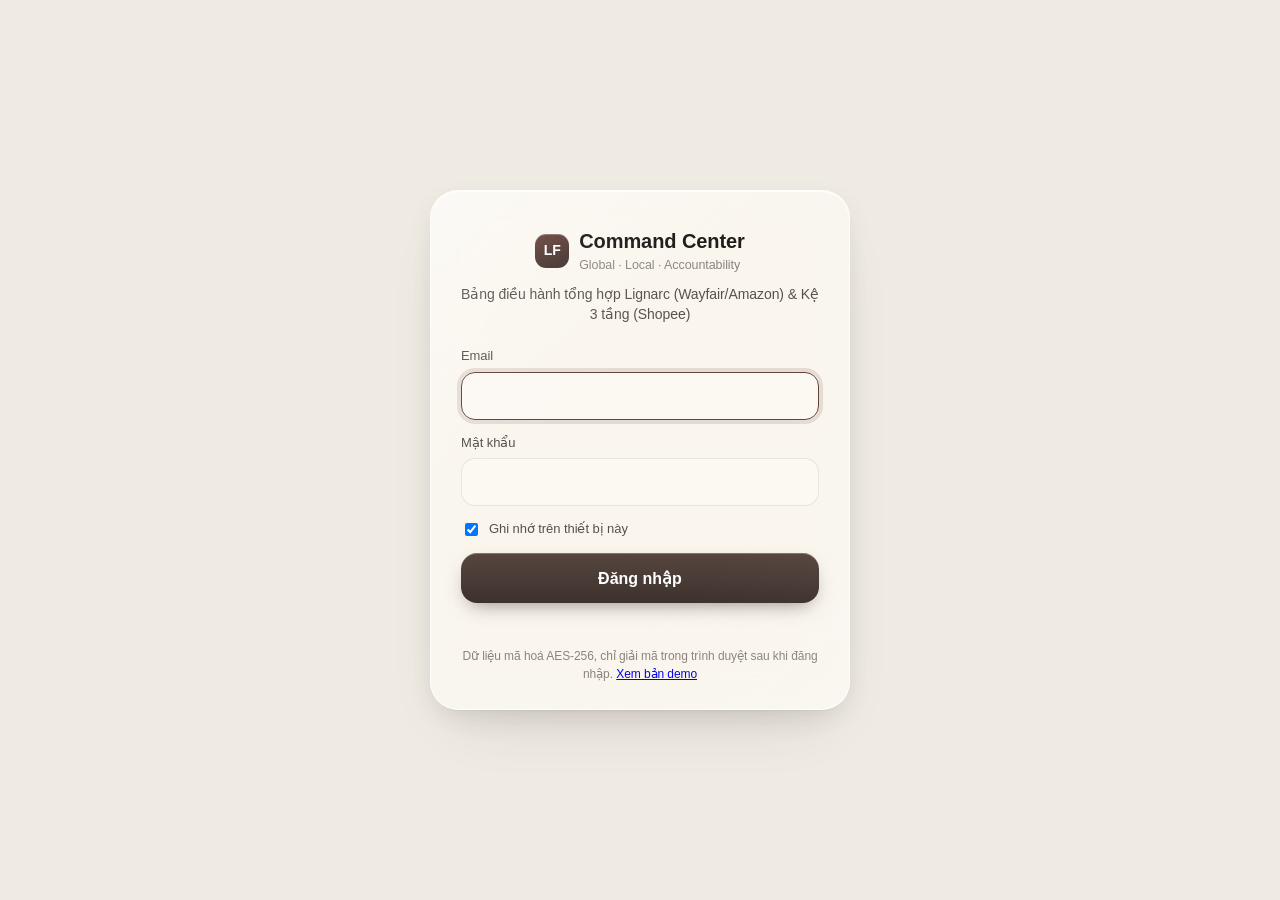
==== command/index.html @ f04a4ca3 "Add LF Command Center (command/): cross-channel dashboard, rule engine, task ledger, setup - Reads b" ====
<!doctype html>
<html lang="vi">
<head>
<meta charset="utf-8">
<meta name="viewport" content="width=device-width,initial-scale=1,viewport-fit=cover">
<meta name="robots" content="noindex,nofollow">
<meta name="theme-color" content="#efebe3" media="(prefers-color-scheme: light)">
<meta name="theme-color" content="#14110f" media="(prefers-color-scheme: dark)">
<title>LF Command Center</title>
<link rel="icon" href="../assets/mark-walnut.png">
<link rel="apple-touch-icon" href="../assets/apple-touch-icon.png">
<link rel="stylesheet" href="../assets/styles.css?v=3">
<link rel="stylesheet" href="assets/cc.css?v=1">
</head>
<body>
<div class="aurora" aria-hidden="true"><i></i><i></i><i></i><i></i></div>
<div id="demoBand" class="demo-band" hidden>BẢN DEMO · dữ liệu giả để xem giao diện · đăng nhập thật để thấy số liệu thật</div>

<section id="login" class="login" hidden>
  <form class="glass login-card" id="loginForm" autocomplete="on">
    <div class="brand" style="justify-content:center;gap:10px;display:flex;align-items:center"><span class="mark">LF</span><div style="text-align:left"><b style="font-size:20px">Command Center</b><small style="display:block;color:var(--muted)">Global · Local · Accountability</small></div></div>
    <p class="login-sub">Bảng điều hành tổng hợp Lignarc (Wayfair/Amazon) &amp; Kệ 3 tầng (Shopee)</p>
    <label class="field"><span>Email</span><input id="user" name="username" autocomplete="username" required autocapitalize="none" spellcheck="false"></label>
    <label class="field"><span>Mật khẩu</span><input id="pass" name="password" type="password" autocomplete="current-password" required></label>
    <label class="remember"><input type="checkbox" id="remember" checked> Ghi nhớ trên thiết bị này</label>
    <button class="btn-primary" id="loginBtn" type="submit">Đăng nhập</button>
    <p class="login-err" id="loginErr" role="alert"></p>
    <p class="login-foot">Dữ liệu mã hoá AES-256, chỉ giải mã trong trình duyệt sau khi đăng nhập. <a href="?demo=1">Xem bản demo</a></p>
  </form>
</section>

<div id="app" hidden>
  <div class="cc-top">
    <header class="topbar glass">
      <div class="brand" style="display:flex;align-items:center;gap:10px"><span class="mark">LF</span><div><b>Command Center</b><small id="sub">Global · Local</small></div></div>
      <div class="top-actions">
        <span class="who" id="who"></span>
        <button class="icon-btn" id="refreshBtn" title="Tải lại dữ liệu" aria-label="Tải lại dữ liệu"><svg viewBox="0 0 24 24"><path d="M20 11a8 8 0 1 0-2.3 5.7M20 5v6h-6"/></svg></button>
        <button class="icon-btn" id="settingsBtn" title="Cài đặt" aria-label="Cài đặt"><svg viewBox="0 0 24 24"><circle cx="12" cy="12" r="3"/><path d="M19.4 15a1.7 1.7 0 0 0 .3 1.8l.1.1a2 2 0 1 1-2.8 2.8l-.1-.1a1.7 1.7 0 0 0-1.8-.3 1.7 1.7 0 0 0-1 1.5V21a2 2 0 1 1-4 0v-.1a1.7 1.7 0 0 0-1.1-1.5 1.7 1.7 0 0 0-1.8.3l-.1.1a2 2 0 1 1-2.8-2.8l.1-.1a1.7 1.7 0 0 0 .3-1.8 1.7 1.7 0 0 0-1.5-1H3a2 2 0 1 1 0-4h.1a1.7 1.7 0 0 0 1.5-1.1 1.7 1.7 0 0 0-.3-1.8l-.1-.1a2 2 0 1 1 2.8-2.8l.1.1a1.7 1.7 0 0 0 1.8.3H9a1.7 1.7 0 0 0 1-1.5V3a2 2 0 1 1 4 0v.1a1.7 1.7 0 0 0 1 1.5 1.7 1.7 0 0 0 1.8-.3l.1-.1a2 2 0 1 1 2.8 2.8l-.1.1a1.7 1.7 0 0 0-.3 1.8V9a1.7 1.7 0 0 0 1.5 1H21a2 2 0 1 1 0 4h-.1a1.7 1.7 0 0 0-1.5 1z"/></svg></button>
        <button class="icon-btn" id="themeBtn" title="Sáng / tối" aria-label="Sáng / tối"><svg viewBox="0 0 24 24"><path d="M12 3a9 9 0 1 0 9 9 7 7 0 0 1-9-9z"/></svg></button>
        <button class="icon-btn" id="logoutBtn" title="Đăng xuất" aria-label="Đăng xuất"><svg viewBox="0 0 24 24"><path d="M15 4h4v16h-4M10 8l-4 4 4 4M6 12h10"/></svg></button>
      </div>
    </header>
    <nav class="tabs cc-tabs glass" id="tabs" role="tablist" aria-label="Màn hình"></nav>
  </div>
  <main id="view" class="cc-shell view"></main>
  <footer class="foot">Nguồn: dash Lignarc (Wayfair/Amazon API · Cashflow 26+27) · dash Kệ 3 tầng (Shopee Seller Centre · kế hoạch 2.700 pcs) · Nhật ký giao việc: Google Sheet chỉ ghi thêm, không sửa/xoá.</footer>
</div>
<div id="modalRoot"></div>
<script src="assets/config.js?v=1"></script>
<script src="assets/playbook.js?v=1"></script>
<script src="assets/engine.js?v=1"></script>
<script src="assets/demo.js?v=1"></script>
<script src="assets/app.js?v=1"></script>
</body>
</html>
---- assets/styles.css ----
/* Lignarc Commerce Dashboard — Liquid Glass styling
   Brand: Dark Brown #3D312D · Warm Cream #EAE8DE · Reddish Brown #664139
   Chart palette: validated categorical set (light/dark selected separately) */
:root{
  color-scheme:light;
  --font:-apple-system,BlinkMacSystemFont,"SF Pro Display","SF Pro Text","Helvetica Neue","Inter","Segoe UI",Roboto,sans-serif;
  --mono:ui-monospace,"SF Mono",Menlo,monospace;
  --page:#efebe3; --page2:#e6e1d6;
  --glass:rgba(255,253,250,.58); --glass-strong:rgba(255,253,250,.78); --glass-thin:rgba(255,253,250,.38);
  --stroke:rgba(255,255,255,.75); --stroke-out:rgba(61,49,45,.10); --hi:rgba(255,255,255,.95);
  --shadow:0 1px 1px rgba(61,49,45,.04),0 10px 30px -8px rgba(61,49,45,.16),0 30px 60px -30px rgba(61,49,45,.18);
  --ink:#1d1a18; --ink2:#57514c; --muted:#8a837c; --grid:#e3ddd2; --axis:#c9c1b4;
  --brand:#3d312d; --brand2:#664139; --sky:#d9c7a7; --cream:#eae8de;
  --s1:#a34a28; --s2:#d99a00; --s3:#6e4c8c; --s4:#8aa43c; --s5:#c95f7c;
  --good:#0ca30c; --warn:#fab219; --serious:#ec835a; --crit:#d03b3b; --good-ink:#006300; --crit-ink:#b42323;
  --r-xl:28px; --r-lg:22px; --r-md:16px; --r-sm:12px;
  --blur:saturate(180%) blur(28px);
}
:root[data-theme=dark]{
  color-scheme:dark;
  --page:#14110f; --page2:#1b1714;
  --glass:rgba(44,38,34,.55); --glass-strong:rgba(52,45,41,.80); --glass-thin:rgba(44,38,34,.35);
  --stroke:rgba(255,255,255,.10); --stroke-out:rgba(0,0,0,.4); --hi:rgba(255,255,255,.14);
  --shadow:0 1px 1px rgba(0,0,0,.3),0 12px 34px -8px rgba(0,0,0,.55);
  --ink:#f3efe9; --ink2:#c9c1b7; --muted:#958d84; --grid:#2e2925; --axis:#433c37;
  --brand:#eae8de; --brand2:#d9a99c; --sky:#8a7558;
  --s1:#b8452e; --s2:#b88612; --s3:#9670c4; --s4:#76963a; --s5:#cc6585;
  --good-ink:#2fc22f; --crit-ink:#ff6b6b;
}
@media (prefers-color-scheme:dark){
  :root:not([data-theme=light]){
    color-scheme:dark;
    --page:#14110f; --page2:#1b1714;
    --glass:rgba(44,38,34,.55); --glass-strong:rgba(52,45,41,.80); --glass-thin:rgba(44,38,34,.35);
    --stroke:rgba(255,255,255,.10); --stroke-out:rgba(0,0,0,.4); --hi:rgba(255,255,255,.14);
    --shadow:0 1px 1px rgba(0,0,0,.3),0 12px 34px -8px rgba(0,0,0,.55);
    --ink:#f3efe9; --ink2:#c9c1b7; --muted:#958d84; --grid:#2e2925; --axis:#433c37;
    --brand:#eae8de; --brand2:#d9a99c; --sky:#8a7558;
    --s1:#b8452e; --s2:#b88612; --s3:#9670c4; --s4:#76963a; --s5:#cc6585;
    --good-ink:#2fc22f; --crit-ink:#ff6b6b;
  }
}
*{box-sizing:border-box}
html,body{margin:0;background:var(--page);color:var(--ink);font:15px/1.45 var(--font);-webkit-font-smoothing:antialiased;letter-spacing:-.005em}
body{min-height:100vh;overflow-x:hidden}
button,input{font:inherit;color:inherit}
[hidden]{display:none!important}
.only-dark{display:none}
:root[data-theme=dark] .only-dark{display:block} :root[data-theme=dark] .only-light{display:none}
@media (prefers-color-scheme:dark){:root:not([data-theme=light]) .only-dark{display:block}:root:not([data-theme=light]) .only-light{display:none}}

/* ambient light behind the glass */
.aurora{position:fixed;inset:0;z-index:-1;overflow:hidden;background:radial-gradient(120% 90% at 0% 0%,var(--page2),var(--page))}
.aurora i{position:absolute;border-radius:50%;filter:blur(80px);opacity:.55;animation:drift 26s ease-in-out infinite alternate}
.aurora i:nth-child(1){width:52vw;height:52vw;left:-12vw;top:-18vw;background:#e3cfae}
.aurora i:nth-child(2){width:40vw;height:40vw;right:-10vw;top:8vh;background:#e9c9a8;animation-delay:-8s}
.aurora i:nth-child(3){width:46vw;height:46vw;left:22vw;bottom:-26vw;background:#d8cfc0;animation-delay:-14s}
.aurora i:nth-child(4){width:24vw;height:24vw;right:18vw;bottom:6vh;background:#c69c8f;opacity:.35;animation-delay:-4s}
:root[data-theme=dark] .aurora i{opacity:.22}
@media (prefers-color-scheme:dark){:root:not([data-theme=light]) .aurora i{opacity:.22}}
@keyframes drift{to{transform:translate3d(4vw,3vh,0) scale(1.08)}}
@media (prefers-reduced-motion:reduce){.aurora i{animation:none}*{transition:none!important;animation:none!important}}

/* Liquid Glass material */
.glass{position:relative;background:var(--glass);-webkit-backdrop-filter:var(--blur);backdrop-filter:var(--blur);border:1px solid var(--stroke);box-shadow:var(--shadow),inset 0 1px 0 var(--hi),inset 0 -1px 0 rgba(255,255,255,.08);border-radius:var(--r-lg)}
.glass::before{content:"";position:absolute;inset:0;border-radius:inherit;pointer-events:none;background:linear-gradient(140deg,rgba(255,255,255,.42),rgba(255,255,255,0) 38%,rgba(255,255,255,0) 70%,rgba(255,255,255,.12));mix-blend-mode:soft-light}
@supports not ((backdrop-filter:blur(1px)) or (-webkit-backdrop-filter:blur(1px))){.glass{background:var(--glass-strong)}}

/* Login */
.login{min-height:100vh;display:grid;place-items:center;padding:24px}
.login-card{width:min(420px,100%);padding:36px 30px 26px;display:grid;gap:14px;border-radius:var(--r-xl)}
.login-card .logo{width:190px;margin:4px auto 0}
.login-sub{text-align:center;color:var(--ink2);margin:-4px 0 8px;font-size:14px}
.field{display:grid;gap:6px;font-size:13px;color:var(--ink2);font-weight:500}
.field input{height:48px;border-radius:14px;border:1px solid var(--stroke-out);background:var(--glass-thin);padding:0 14px;font-size:16px;outline:none;transition:border-color .2s,box-shadow .2s}
.field input:focus{border-color:var(--brand2);box-shadow:0 0 0 4px rgba(102,65,57,.14)}
.remember{display:flex;gap:8px;align-items:center;font-size:13px;color:var(--ink2)}
.btn-primary{height:50px;border:0;border-radius:16px;background:linear-gradient(180deg,#56463f,#3d312d);color:#fff;font-weight:600;font-size:16px;cursor:pointer;box-shadow:0 8px 20px -8px rgba(61,49,45,.6),inset 0 1px 0 rgba(255,255,255,.25);transition:transform .15s}
:root[data-theme=dark] .btn-primary{background:linear-gradient(180deg,#f4efe6,#d9d2c4);color:#2a211d}
@media (prefers-color-scheme:dark){:root:not([data-theme=light]) .btn-primary{background:linear-gradient(180deg,#f4efe6,#d9d2c4);color:#2a211d}}
.btn-primary:active{transform:scale(.98)}
.btn-primary:disabled{opacity:.6}
.login-err{color:var(--crit-ink);min-height:1.2em;margin:0;text-align:center;font-size:14px}
.login-foot{color:var(--muted);font-size:12px;text-align:center;margin:0}


/* ---------- App shell ---------- */
#app{max-width:1600px;margin:0 auto;padding:max(12px,env(safe-area-inset-top)) max(16px,env(safe-area-inset-right)) 60px max(16px,env(safe-area-inset-left))}
.topwrap{position:sticky;top:max(10px,env(safe-area-inset-top));z-index:20}
.topbar{display:flex;min-height:58px;align-items:center;gap:16px;padding:9px 10px 9px 20px;border-radius:999px}
.brand img{height:26px;display:block}
.brand .only-dark{display:none}
:root[data-theme=dark] .brand .only-dark{display:block}
@media (prefers-color-scheme:dark){:root:not([data-theme=light]) .brand .only-dark{display:block}}
.tabs{position:absolute;left:50%;top:50%;transform:translate(-50%,-50%);display:flex;gap:3px;padding:4px;border-radius:999px;background:var(--glass-thin);z-index:21}
.tabs button{display:flex;align-items:center;gap:7px;border:0;background:transparent;padding:8px 15px;border-radius:999px;font-weight:600;font-size:14px;color:var(--ink2);cursor:pointer;white-space:nowrap;transition:background .25s,color .25s,box-shadow .25s}
.tabs button svg{width:18px;height:18px;fill:none;stroke:currentColor;stroke-width:1.8;stroke-linecap:round;stroke-linejoin:round;flex:none}
.tabs button[aria-selected=true]{background:var(--glass-strong);color:var(--ink);box-shadow:0 4px 14px -6px rgba(61,49,45,.35),inset 0 1px 0 var(--hi)}
.top-actions{display:flex;align-items:center;gap:6px;margin-left:auto}
.tabs .s{display:none}
.pnl{display:grid;gap:2px}
.pnl div{display:grid;grid-template-columns:1fr auto 52px;gap:4px 10px;align-items:center;padding:7px 0;border-bottom:1px solid var(--grid);font-size:13.5px}
.pnl div.tot{font-weight:700}
.pnl b{font-variant-numeric:tabular-nums}.pnl b.neg{color:var(--crit-ink)}
.pnl small{color:var(--muted);text-align:right;font-variant-numeric:tabular-nums}
.pnl i{grid-column:1/-1;height:5px;border-radius:99px;display:block}
.updated{font-size:12px;color:var(--muted);white-space:nowrap;margin-right:6px}
.icon-btn{position:relative;width:38px;height:38px;border-radius:50%;border:0;background:var(--glass-thin);display:grid;place-items:center;cursor:pointer;flex:none}
.icon-btn svg{width:18px;height:18px;fill:none;stroke:var(--ink2);stroke-width:1.8;stroke-linecap:round;stroke-linejoin:round}
.filter-btn{display:none}
.filter-btn b{position:absolute;top:-2px;right:-2px;min-width:17px;height:17px;border-radius:9px;background:var(--brand2);color:#fff;font-size:10.5px;line-height:17px;text-align:center;padding:0 4px}
.filter-btn b:empty{display:none}

.shell{display:grid;grid-template-columns:272px minmax(0,1fr);gap:18px;margin-top:16px;align-items:start}
.view{display:grid;gap:16px;min-width:0}

/* ---------- Filter sidebar ---------- */
.sidebar{position:sticky;top:84px;max-height:calc(100vh - 100px);overflow:auto;padding:18px 16px 16px;border-radius:var(--r-lg);display:grid;gap:16px;align-content:start;scrollbar-width:thin}
.sb-head{display:flex;justify-content:space-between;align-items:center}
.sb-head h2{margin:0;font-size:15px;font-weight:700;letter-spacing:-.01em}
.link-btn{border:0;background:none;color:var(--brand2);font-weight:600;font-size:12.5px;cursor:pointer;padding:4px}
.sb-sec{display:grid;gap:8px}
.sb-sec > label,.sb-lbl{font-size:11.5px;font-weight:650;color:var(--muted);text-transform:uppercase;letter-spacing:.06em}
.chips{display:flex;flex-wrap:wrap;gap:5px}
.chip{border:1px solid var(--stroke);background:var(--glass-thin);border-radius:999px;padding:5px 10px;font-size:12.5px;font-weight:600;color:var(--ink2);cursor:pointer}
.chip[aria-pressed=true]{background:var(--glass-strong);color:var(--ink);border-color:var(--brand2);box-shadow:inset 0 0 0 1px var(--brand2)}
.dates{display:grid;grid-template-columns:1fr 1fr;gap:6px}
.dates input{width:100%;min-width:0;height:36px;border-radius:10px;border:1px solid var(--stroke-out);background:var(--glass-thin);padding:0 8px;font-size:13px}
.range-note{font-size:12px;color:var(--ink2)}
.range-note b{color:var(--ink)}
.switch{display:flex;align-items:center;justify-content:space-between;gap:10px;font-size:13px;font-weight:600;color:var(--ink2);cursor:pointer}
.switch input{appearance:none;-webkit-appearance:none;width:38px;height:22px;border-radius:99px;background:var(--axis);position:relative;cursor:pointer;flex:none;transition:background .2s;margin:0}
.switch input::after{content:"";position:absolute;top:2px;left:2px;width:18px;height:18px;border-radius:50%;background:#fff;box-shadow:0 1px 3px rgba(0,0,0,.25);transition:transform .2s}
.switch input:checked{background:var(--brand2)}
.switch input:checked::after{transform:translateX(16px)}
.seg{display:flex;padding:3px;border-radius:999px;gap:2px;background:var(--glass-thin);border:1px solid var(--stroke)}
.seg button{flex:1;border:0;background:transparent;padding:6px 8px;border-radius:999px;font-size:12.5px;font-weight:600;color:var(--ink2);cursor:pointer;white-space:nowrap}
.seg button[aria-pressed=true]{background:var(--glass-strong);color:var(--ink);box-shadow:0 3px 10px -5px rgba(61,49,45,.35),inset 0 1px 0 var(--hi)}
.ms{border:1px solid var(--stroke);background:var(--glass-thin);border-radius:12px}
.ms summary{list-style:none;display:flex;justify-content:space-between;align-items:center;gap:8px;padding:8px 11px;cursor:pointer;font-size:13px;font-weight:600}
.ms summary::-webkit-details-marker{display:none}
.ms summary span{color:var(--ink2)}
.ms summary em{font-style:normal;color:var(--ink);max-width:130px;overflow:hidden;text-overflow:ellipsis;white-space:nowrap;font-weight:650}
.ms summary em.all{color:var(--muted);font-weight:500}
.ms summary::after{content:"";width:7px;height:7px;border-right:1.8px solid var(--muted);border-bottom:1.8px solid var(--muted);transform:rotate(45deg) translateY(-2px);flex:none;margin-left:2px}
.ms[open] summary::after{transform:rotate(-135deg) translateY(-1px)}
.ms-list{display:grid;gap:1px;padding:2px 6px 8px;max-height:240px;overflow:auto}
.ms-list label{display:grid;grid-template-columns:auto 1fr auto;gap:8px;align-items:center;font-size:13px;padding:5px 6px;border-radius:8px;cursor:pointer}
.ms-list label:hover{background:var(--glass)}
.ms-list input{accent-color:#664139;margin:0}
.ms-list small{color:var(--muted);font-variant-numeric:tabular-nums}
.ms-list .ms-clear{justify-self:start;border:0;background:none;color:var(--brand2);font-size:12px;font-weight:600;cursor:pointer;padding:4px 6px}
.scrim{display:none}

/* ---------- Layout / cards ---------- */
.grid{display:grid;gap:16px}
.g-kpi{grid-template-columns:repeat(4,minmax(0,1fr))}
.g-kpi.k3{grid-template-columns:repeat(3,minmax(0,1fr))}.g-kpi.k5{grid-template-columns:repeat(5,minmax(0,1fr))}
@media (max-width:1180px){.g-kpi.k5{grid-template-columns:repeat(3,minmax(0,1fr))}}
.g-2{grid-template-columns:repeat(2,minmax(0,1fr))}
.g-3{grid-template-columns:repeat(3,minmax(0,1fr))}
.g-21{grid-template-columns:minmax(0,2fr) minmax(0,1fr)}
.g-12{grid-template-columns:minmax(0,1fr) minmax(0,2fr)}
@media (max-width:1280px){.g-3{grid-template-columns:repeat(2,minmax(0,1fr))}.g-21,.g-12{grid-template-columns:1fr}}
@media (max-width:760px){.g-2,.g-3{grid-template-columns:1fr}}
.card{padding:20px 22px;min-width:0;animation:rise .45s cubic-bezier(.2,.8,.2,1) both}
@keyframes rise{from{opacity:0;transform:translateY(8px)}}
.big-chart .card-head{margin-bottom:8px}
.card h3{margin:0;font-size:16px;font-weight:680;letter-spacing:-.01em;display:flex;align-items:center;gap:8px}
.card .sub{margin:3px 0 0;color:var(--muted);font-size:12.5px}
.card-head{display:flex;justify-content:space-between;align-items:flex-start;gap:12px;margin-bottom:14px}
.page-head{display:flex;justify-content:space-between;align-items:flex-end;gap:12px;flex-wrap:wrap;margin:2px 4px 0}
.page-head h1{margin:0;font-size:26px;font-weight:750;letter-spacing:-.025em}
.page-head p{margin:2px 0 0;color:var(--ink2);font-size:13.5px}
.chips-active{display:flex;flex-wrap:wrap;gap:6px}
.chips-active .tag{cursor:pointer}

/* KPI tile */
.kpi{padding:16px 18px;display:grid;gap:3px;align-content:start}
.kpi .lbl{font-size:12.5px;color:var(--ink2);font-weight:650;display:flex;justify-content:space-between;gap:6px;align-items:center}
.kpi .val{font-size:28px;font-weight:720;letter-spacing:-.03em;line-height:1.15;font-variant-numeric:tabular-nums;white-space:nowrap}
.kpi .val small{font-size:14px;color:var(--ink2);font-weight:600;margin-left:3px}
.kpi .meta{font-size:12px;color:var(--muted);display:flex;gap:6px;flex-wrap:wrap;align-items:center}
.kpi .info{width:15px;height:15px;border-radius:50%;border:1px solid var(--axis);color:var(--muted);font-size:10px;display:inline-grid;place-items:center;cursor:help;font-weight:700}
.delta{font-weight:650;font-variant-numeric:tabular-nums;display:inline-flex;align-items:center;gap:2px}
.delta.up{color:var(--good-ink)} .delta.down{color:var(--crit-ink)} .delta.flat{color:var(--muted)}
.bar-track{height:6px;border-radius:99px;background:var(--grid);overflow:hidden;margin-top:6px}
.bar-track i{display:block;height:100%;border-radius:99px;background:var(--brand2)}

/* Hero */
.hero{padding:24px 28px;display:grid;grid-template-columns:auto 1fr;gap:28px;align-items:center}
.hero .ring{width:160px;height:160px;margin:auto}
.hero h2{margin:0;font-size:12.5px;color:var(--ink2);text-transform:uppercase;letter-spacing:.07em;font-weight:680}
.hero .big{font-size:50px;font-weight:760;letter-spacing:-.04em;line-height:1.05;font-variant-numeric:tabular-nums}
.hero .of{font-size:16px;color:var(--ink2);font-weight:600}
.hero .line{color:var(--ink2);font-size:14px;margin-top:8px}
.hero-stats{display:flex;gap:26px;flex-wrap:wrap;margin-top:16px}
.hero-stats div{display:grid}
.hero-stats b{font-size:20px;letter-spacing:-.02em;font-variant-numeric:tabular-nums}
.hero-stats span{font-size:12px;color:var(--muted)}

/* Alerts */
.alerts{display:grid;gap:10px}
.alert{display:grid;grid-template-columns:28px 1fr;gap:10px;align-items:start;padding:12px 14px;border-radius:var(--r-md);background:var(--glass-thin);border:1px solid var(--stroke)}
.alert .ic{width:28px;height:28px;border-radius:50%;display:grid;place-items:center;font-size:14px;font-weight:800;color:#fff}
.alert.crit .ic{background:var(--crit)} .alert.warn .ic{background:var(--warn);color:#1d1a18} .alert.good .ic{background:var(--good)} .alert.info .ic{background:#8a6f55}
.alert b{display:block;font-size:14px}
.alert span{font-size:13px;color:var(--ink2)}

/* PO cards (CastleGate free storage) */
.cg-po{padding:22px;display:grid;gap:14px}
.cg-top{display:flex;justify-content:space-between;align-items:flex-start;gap:16px;flex-wrap:wrap}
.cg-days{display:flex;align-items:baseline;gap:8px}
.cg-days b{font-size:52px;font-weight:750;letter-spacing:-.04em;line-height:1;font-variant-numeric:tabular-nums}
.cg-days span{color:var(--ink2);font-weight:600}
.pill{display:inline-flex;align-items:center;gap:6px;padding:4px 10px;border-radius:999px;font-size:12px;font-weight:650;background:var(--glass-thin);border:1px solid var(--stroke);white-space:nowrap}
.pill i{width:8px;height:8px;border-radius:50%;display:inline-block}
.pill.good i{background:var(--good)} .pill.warn i{background:var(--warn)} .pill.crit i{background:var(--crit)} .pill.info i{background:#8a6f55} .pill.muted i{background:var(--muted)}
.timeline{display:grid;grid-template-columns:repeat(5,1fr);position:relative}
.timeline .st{position:relative;text-align:center;font-size:11.5px;color:var(--ink2);padding-top:22px}
.timeline .st::before{content:"";position:absolute;top:6px;left:50%;width:12px;height:12px;margin-left:-6px;border-radius:50%;background:var(--axis);box-shadow:0 0 0 3px var(--glass)}
.timeline .st.done::before{background:var(--brand2)}
.timeline .st::after{content:"";position:absolute;top:11px;left:calc(50% + 9px);right:calc(-50% + 9px);height:2px;background:var(--axis)}
.timeline .st.done::after{background:var(--brand2)}
.timeline .st:last-child::after{display:none}
.timeline .st b{display:block;color:var(--ink);font-size:12px}
.free-bar{position:relative;height:14px;border-radius:99px;background:var(--grid);overflow:hidden}
.free-bar i{position:absolute;left:0;top:0;bottom:0;border-radius:99px;background:linear-gradient(90deg,var(--sky),#8a6f55)}
.legend-row{display:flex;justify-content:space-between;font-size:12px;color:var(--muted)}

/* Tables */
.tbl-wrap{overflow:auto;margin:0 -6px;-webkit-overflow-scrolling:touch;max-height:560px}
table{border-collapse:separate;border-spacing:0;width:100%;font-size:13.5px;font-variant-numeric:tabular-nums}
th{font-size:11.5px;font-weight:650;color:var(--muted);text-align:left;padding:8px 10px;border-bottom:1px solid var(--grid);white-space:nowrap;position:sticky;top:0;background:var(--glass-strong);-webkit-backdrop-filter:var(--blur);backdrop-filter:var(--blur);z-index:1;text-transform:uppercase;letter-spacing:.04em}
th[data-sort]{cursor:pointer;user-select:none}
th[data-sort]:hover{color:var(--ink)}
th .arr{opacity:.8;margin-left:3px}
td{padding:10px;border-bottom:1px solid var(--grid);white-space:nowrap}
td.num,th.num{text-align:right}
td.neg{color:var(--crit-ink)}
tr:last-child td{border-bottom:0}
tbody tr{transition:background .15s}
tbody tr:hover{background:var(--glass-thin)}
tfoot td{font-weight:700;border-top:1px solid var(--axis);border-bottom:0;position:sticky;bottom:0;background:var(--glass-strong);-webkit-backdrop-filter:var(--blur);backdrop-filter:var(--blur)}
.sku{display:flex;align-items:center;gap:10px}
.sku .dot{width:10px;height:10px;border-radius:3px;flex:none}
.sku b{font-weight:650}
.sku small{display:block;color:var(--muted);font-size:11.5px;max-width:260px;overflow:hidden;text-overflow:ellipsis}
.tag{display:inline-block;padding:2px 8px;border-radius:99px;font-size:11px;font-weight:650;background:var(--glass-thin);border:1px solid var(--stroke);color:var(--ink2);white-space:nowrap}
.tag.tt{background:rgba(201,95,124,.14);border-color:rgba(201,95,124,.45);color:var(--ink)}
.tag.ca{background:rgba(138,164,60,.14);border-color:rgba(138,164,60,.45)}
.tag.bad{background:rgba(208,59,59,.12);border-color:rgba(208,59,59,.35);color:var(--crit-ink)}
.mini-bar{display:inline-block;height:6px;border-radius:99px;background:var(--brand2);vertical-align:middle;margin-left:8px}

/* Charts */
.chart{width:100%;position:relative}
.chart svg{display:block;width:100%;height:auto;overflow:visible}
.chart text{font:12px var(--font);fill:var(--muted)}
.chart .lbl-strong{fill:var(--ink);font-weight:650}
.chart .val-lbl{fill:var(--ink2);font-weight:600;font-size:11.5px}
.chart text{paint-order:stroke;stroke:var(--page);stroke-width:3px;stroke-linejoin:round}
.chart .grid text{stroke:none}
.chart .grid line{stroke:var(--grid);stroke-width:1}
.chart .axis{stroke:var(--axis)}
.chart .hit{fill:transparent;cursor:crosshair}
.chart .hov .xh{opacity:0;stroke:var(--axis);stroke-width:1}
.chart .hov:hover .xh{opacity:1}
.chart [data-tip]:hover > .bar,.chart .bar[data-tip]:hover{filter:brightness(1.08)}
.legend{display:flex;flex-wrap:wrap;justify-content:center;gap:6px 18px;font-size:12.5px;color:var(--ink2);margin-top:10px}
.legend.top{margin:0 0 6px}
.legend span{display:inline-flex;align-items:center;gap:6px}
.legend i{width:10px;height:10px;border-radius:3px;display:inline-block}
.legend i.line{height:2px;border-radius:2px;width:14px}
.legend i.dash{height:0;border-top:2px dashed currentColor;width:14px;border-radius:0;background:none!important}
.donut-wrap{display:grid;grid-template-columns:minmax(220px,260px) 1fr;gap:22px;align-items:center}
.donut-wrap .chart svg{width:100%;height:auto;max-width:260px;display:block;margin:auto}
.donut-wrap path{transition:opacity .15s}.donut-wrap svg:has(path:hover) path:not(:hover){opacity:.5}
.donut-list{display:grid;gap:5px;font-size:12.5px;align-content:center}
.donut-list div{display:grid;grid-template-columns:10px 1fr auto auto;gap:8px;align-items:center;cursor:default;padding:3px 6px;border-radius:8px}
.donut-list div:hover{background:var(--glass-thin)}
.donut-list span{white-space:nowrap;overflow:hidden;text-overflow:ellipsis}
.donut-list i{width:10px;height:10px;border-radius:3px}
.donut-list b{font-variant-numeric:tabular-nums;font-weight:700}
.donut-list small{color:var(--muted);font-variant-numeric:tabular-nums;min-width:52px;text-align:right}
.hbar{display:grid;gap:10px}
.hbar .row{display:grid;grid-template-columns:minmax(90px,150px) 1fr auto;gap:10px;align-items:center;font-size:13px}
.hbar .row > span{overflow:hidden;text-overflow:ellipsis;white-space:nowrap}
.hbar .row .tr{height:12px;border-radius:99px;background:var(--grid);overflow:hidden}
.hbar .row .tr i{display:block;height:100%;border-radius:99px}
.hbar .row b{font-variant-numeric:tabular-nums;min-width:64px;text-align:right}
.hbar .row b small{color:var(--muted);font-weight:500;margin-left:4px}
.map svg{max-height:560px}
.map svg path{stroke:var(--page);stroke-width:1;transition:opacity .15s}
.map svg path:hover{stroke:var(--ink);stroke-width:1.5}
.map svg text{font-size:9.5px;font-weight:650;fill:var(--ink);pointer-events:none}
.map-legend{display:flex;align-items:center;gap:8px;font-size:12px;color:var(--muted);margin-top:8px}
.map-legend .grad{flex:0 0 160px;height:8px;border-radius:99px}
.empty{color:var(--muted);font-size:13px;padding:18px 0;text-align:center}
.note{font-size:12px;color:var(--muted);margin:10px 0 0;line-height:1.5}
.note b{color:var(--ink2)}
.assump{display:grid;grid-template-columns:repeat(auto-fit,minmax(300px,1fr));gap:8px 18px;font-size:13px}
.assump div{display:flex;justify-content:space-between;gap:10px;border-bottom:1px dashed var(--grid);padding:6px 0}
.assump b{font-variant-numeric:tabular-nums}
.tip{position:fixed;z-index:100;pointer-events:none;padding:10px 12px;border-radius:14px;font-size:12.5px;min-width:150px;max-width:280px;background:var(--glass-strong);-webkit-backdrop-filter:var(--blur);backdrop-filter:var(--blur);border:1px solid var(--stroke);box-shadow:var(--shadow);color:var(--ink)}
.tip b{display:block;margin-bottom:4px;font-size:12.5px;color:var(--ink)}
.tip div{display:flex;justify-content:space-between;gap:14px;font-variant-numeric:tabular-nums;color:var(--ink2)}
.tip div span:last-child{color:var(--ink);font-weight:600}
.tip i{width:8px;height:8px;border-radius:2px;display:inline-block;margin-right:6px}
.foot{color:var(--muted);font-size:11.5px;text-align:center;margin:26px 0 0}
.view-toggle{border:0;background:var(--glass-thin);border-radius:99px;padding:5px 11px;font-size:12px;font-weight:600;color:var(--ink2);cursor:pointer;white-space:nowrap}
.view-toggle[aria-pressed=true]{background:var(--glass-strong);color:var(--ink);box-shadow:inset 0 0 0 1px var(--brand2)}
.btn-row{display:flex;gap:6px;flex-wrap:wrap}

/* ---------- Responsive ---------- */
@media (max-width:1500px){.updated{display:none}}
@media (max-width:1360px){.tabs button span{display:none}.tabs button{padding:9px 13px}.tabs button[aria-selected=true] span.l,.tabs button[aria-selected=true] span:only-of-type{display:inline}}
@media (max-width:1060px){
  .shell{grid-template-columns:1fr}
  .filter-btn{display:grid}
  .sidebar{position:fixed;top:0;bottom:0;left:0;width:min(330px,88vw);max-height:none;border-radius:0 var(--r-xl) var(--r-xl) 0;z-index:60;transform:translateX(-105%);transition:transform .3s cubic-bezier(.2,.8,.2,1);padding-top:max(18px,env(safe-area-inset-top));background:var(--glass-strong)}
  body.filters-open .sidebar{transform:none}
  body.filters-open .scrim{display:block;position:fixed;inset:0;z-index:55;background:rgba(0,0,0,.25)}
}
@media (max-width:860px){
  #app{padding-bottom:calc(100px + env(safe-area-inset-bottom))}
  .topbar{border-radius:22px;padding:9px 9px 9px 16px}
  .brand img{height:22px}
  .tabs{position:fixed;transform:none;top:auto;left:10px;right:10px;bottom:calc(10px + env(safe-area-inset-bottom));margin:0;z-index:30;justify-content:space-around;padding:5px;border-radius:28px;background:var(--glass);-webkit-backdrop-filter:var(--blur);backdrop-filter:var(--blur);border:1px solid var(--stroke);box-shadow:var(--shadow),inset 0 1px 0 var(--hi)}
  .tabs button{flex-direction:column;gap:2px;padding:6px 1px;font-size:9.5px;letter-spacing:-.2px;flex:1;border-radius:20px;min-width:0}
  .tabs{left:6px;right:6px;padding:4px}
  .tabs button span,.tabs button[aria-selected=true] span{display:block;overflow:hidden;text-overflow:ellipsis;max-width:100%}
  .tabs button .l,.tabs button[aria-selected=true] .l,.tabs button[aria-selected=true] span.l{display:none}
  .tabs button .s,.tabs button[aria-selected=true] .s{display:block}
  .map-legend{flex-wrap:wrap}
  .sku small{display:none}
  .tabs button svg{width:21px;height:21px}
  .updated{display:none}
  .top-actions{margin-left:auto}
  .shell{margin-top:12px}
  .card{padding:16px}
  .kpi{padding:14px}
  .kpi .val{font-size:23px}
  .g-kpi,.g-kpi.k3,.g-kpi.k5{grid-template-columns:repeat(2,minmax(0,1fr));gap:10px}
  .hero{grid-template-columns:1fr;text-align:center;padding:20px 16px;gap:16px}
  .hero-stats{justify-content:center}
  .hero .big{font-size:40px}
  .cg-days b{font-size:42px}
  .donut-wrap{grid-template-columns:1fr;gap:10px}
  .donut-wrap .chart svg{max-width:230px}
  .page-head h1{font-size:22px}
  .card-head{flex-wrap:wrap}
  .card-head .btn-row{width:100%}
  .card-head .btn-row .view-toggle{flex:1}
  .timeline{grid-template-columns:repeat(5,minmax(58px,1fr));overflow-x:auto}
}
@media print{.aurora,.tabs,.sidebar,.top-actions{display:none}.shell{grid-template-columns:1fr}.glass{backdrop-filter:none;background:#fff;box-shadow:none;border:1px solid #ddd}}
.donut-wrap .d-pct{font:700 11.5px var(--font);fill:#fff;paint-order:stroke;stroke:rgba(29,26,24,.35);stroke-width:2.5px}
/* sparklines in KPI tiles */
.kpi .spark{width:100%;height:30px;display:block;margin:4px 0 2px;overflow:visible}
/* incidents & returns */
.sec-title{font-size:17px;font-weight:720;letter-spacing:-.01em;margin:22px 4px 10px}
.cases{display:grid;grid-template-columns:repeat(auto-fill,minmax(320px,1fr));gap:14px}
.case{border-radius:var(--r-lg);padding:16px 18px;display:grid;gap:10px;align-content:start}
.case header{display:flex;justify-content:space-between;align-items:flex-start;gap:10px}
.case h4{margin:0;font-size:16px;font-weight:700;letter-spacing:-.01em}
.case blockquote{margin:0;padding:10px 14px;border-left:3px solid var(--s1);background:var(--glass-thin);border-radius:0 12px 12px 0;font-size:14px;line-height:1.5;color:var(--ink)}
.case .nocomment{margin:0;font-style:italic}
.case dl{display:grid;grid-template-columns:repeat(4,auto);gap:4px 14px;margin:0;font-size:12.5px}
.case dt{color:var(--muted);font-size:11px;text-transform:uppercase;letter-spacing:.04em}
.case dd{margin:0;font-weight:620;font-variant-numeric:tabular-nums}
.case dd.neg{color:var(--crit-ink)}
.tag.issue{background:color-mix(in srgb,var(--c) 14%,transparent);border-color:color-mix(in srgb,var(--c) 50%,transparent);color:var(--ink);white-space:nowrap}
@media (max-width:600px){.case dl{grid-template-columns:repeat(2,1fr)}.cases{grid-template-columns:1fr}}
---- command/assets/cc.css ----
/* LF Command Center — additions on top of the Lignarc Liquid Glass stylesheet (../assets/styles.css) */
.topbar .brand b{font-size:17px;font-weight:760;letter-spacing:-.02em}
.topbar .brand small{display:block;font-size:11.5px;color:var(--muted);font-weight:600;letter-spacing:.02em}
.brand .mark{width:34px;height:34px;border-radius:11px;background:linear-gradient(160deg,#664139,#3d312d);display:grid;place-items:center;color:#fff;font-weight:800;font-size:14px;box-shadow:inset 0 1px 0 rgba(255,255,255,.25)}
.cc-shell{max-width:1380px;margin:16px auto 40px;padding:0 20px;display:grid;gap:16px}
.who{font-size:12.5px;color:var(--ink2);font-weight:650;padding:6px 12px;border-radius:999px;background:var(--glass-thin)}
.sev{display:inline-grid;place-items:center;min-width:30px;height:22px;padding:0 7px;border-radius:7px;font-size:11.5px;font-weight:800;color:#fff;letter-spacing:.02em}
.sev.P0{background:var(--crit)} .sev.P1{background:var(--serious)} .sev.P2{background:var(--warn);color:#1d1a18} .sev.P3{background:var(--muted)}
.tag{display:inline-flex;align-items:center;gap:4px;padding:2px 8px;border-radius:999px;font-size:11.5px;font-weight:700;background:var(--glass-thin);border:1px solid var(--stroke);color:var(--ink2);white-space:nowrap}
.tag.bad{color:var(--crit-ink);border-color:color-mix(in srgb,var(--crit) 40%,transparent)}
.tag.good{color:var(--good-ink);border-color:color-mix(in srgb,var(--good) 40%,transparent)}
.tag.warn{color:#8a5a00;border-color:color-mix(in srgb,var(--warn) 60%,transparent)}
:root[data-theme=dark] .tag.warn{color:#f3c35a}
.issue{display:grid;grid-template-columns:auto 1fr auto;gap:12px 14px;padding:14px 16px;border-radius:var(--r-md);background:var(--glass-thin);border:1px solid var(--stroke);align-items:start}
.issue + .issue{margin-top:8px}
.issue h4{margin:0;font-size:14.5px;font-weight:680;line-height:1.35}
.issue .meta{display:flex;flex-wrap:wrap;gap:6px;margin-top:6px;align-items:center;font-size:12px;color:var(--muted)}
.issue .det{font-size:13px;color:var(--ink2);margin-top:6px}
.issue details{grid-column:2/4;font-size:13px}
.issue details summary{cursor:pointer;color:var(--brand2);font-weight:650;font-size:12.5px}
.issue ol{margin:6px 0 4px;padding-left:20px;color:var(--ink2)} .issue ol li{margin:2px 0}
.issue .why{color:var(--ink2);margin:6px 0 0}
.issue .acts{display:flex;gap:6px;flex-wrap:wrap;justify-content:flex-end}
.btn{border:1px solid var(--stroke);background:var(--glass-strong);border-radius:11px;padding:7px 12px;font-size:12.5px;font-weight:700;cursor:pointer;color:var(--ink);white-space:nowrap;box-shadow:inset 0 1px 0 var(--hi)}
.btn:hover{border-color:var(--brand2)}
.btn.pri{background:linear-gradient(180deg,#56463f,#3d312d);color:#fff;border-color:transparent}
:root[data-theme=dark] .btn.pri{background:linear-gradient(180deg,#f4efe6,#d9d2c4);color:#2a211d}
.btn.ghost{background:transparent}
.btn.danger{color:var(--crit-ink)}
.btn:disabled{opacity:.5;cursor:default}
.group-h{display:flex;align-items:center;gap:10px;margin:6px 4px 8px;font-size:13px;font-weight:750;color:var(--ink2);text-transform:uppercase;letter-spacing:.06em}
.toolbar{display:flex;gap:10px;flex-wrap:wrap;align-items:center}
.toolbar .seg{flex:none}
.brief-lines{display:grid;gap:8px;margin-top:10px}
.brief-lines div{font-size:15px;line-height:1.45}
.brief-lines b{font-weight:720}
.kanban{display:grid;grid-template-columns:repeat(5,minmax(220px,1fr));gap:12px;overflow-x:auto;padding-bottom:6px}
.col{padding:12px;border-radius:var(--r-lg);min-height:160px;display:grid;gap:8px;align-content:start}
.col > h3{margin:0 2px 4px;font-size:13px;display:flex;justify-content:space-between;color:var(--ink2);text-transform:uppercase;letter-spacing:.05em}
.task{padding:12px;border-radius:var(--r-md);background:var(--glass-strong);border:1px solid var(--stroke);display:grid;gap:6px;font-size:13px}
.task b.t{font-size:13.5px;line-height:1.35}
.task .row{display:flex;gap:6px;flex-wrap:wrap;align-items:center;color:var(--muted);font-size:12px}
.task .acts{display:flex;gap:5px;flex-wrap:wrap;margin-top:2px}
.task .acts .btn{padding:5px 9px;font-size:12px}
.task.over{border-color:color-mix(in srgb,var(--crit) 55%,transparent);box-shadow:inset 3px 0 0 var(--crit)}
.hist{margin:4px 0 0;padding-left:16px;color:var(--ink2);font-size:12px}
.score{display:grid;grid-template-columns:auto 1fr;gap:22px;align-items:center}
.ring2{--p:0;width:124px;height:124px;border-radius:50%;background:conic-gradient(var(--c,var(--brand2)) calc(var(--p)*1%),var(--grid) 0);display:grid;place-items:center}
.ring2 > div{width:96px;height:96px;border-radius:50%;background:var(--glass-strong);display:grid;place-items:center;text-align:center}
.ring2 b{font-size:30px;letter-spacing:-.03em;line-height:1} .ring2 span{font-size:11px;color:var(--muted)}
.statgrid{display:grid;grid-template-columns:repeat(4,minmax(0,1fr));gap:10px}
.stat{padding:10px 12px;border-radius:var(--r-sm);background:var(--glass-thin);border:1px solid var(--stroke)}
.stat b{display:block;font-size:20px;letter-spacing:-.02em;font-variant-numeric:tabular-nums}
.stat span{font-size:11.5px;color:var(--muted)}
.stat.bad b{color:var(--crit-ink)}
.challenge{margin:12px 0 0;padding-left:18px;font-size:13.5px;color:var(--ink2)} .challenge li{margin:4px 0}
table.t{width:100%;border-collapse:collapse;font-size:13px}
table.t th{text-align:left;font-size:11.5px;color:var(--muted);font-weight:700;text-transform:uppercase;letter-spacing:.04em;padding:8px 8px;border-bottom:1px solid var(--grid)}
table.t td{padding:9px 8px;border-bottom:1px solid var(--grid);vertical-align:top}
table.t td.r,table.t th.r{text-align:right;font-variant-numeric:tabular-nums}
.tw{overflow-x:auto}
.st-ok{color:var(--good-ink);font-weight:700} .st-fail{color:var(--crit-ink);font-weight:700} .st-review{color:#8a6f55;font-weight:700} .st-pending{color:var(--muted);font-weight:700}
.modal{position:fixed;inset:0;z-index:80;display:grid;place-items:center;background:rgba(20,17,15,.35);backdrop-filter:blur(4px);padding:16px}
.modal .box{width:min(620px,100%);max-height:90vh;overflow:auto;padding:22px;border-radius:var(--r-xl)}
.modal h3{margin:0 0 4px;font-size:18px}
.modal label{display:grid;gap:4px;font-size:12.5px;font-weight:650;color:var(--ink2);margin-top:12px}
.modal input,.modal textarea,.modal select{width:100%;border:1px solid var(--stroke);background:var(--glass-strong);border-radius:12px;padding:9px 11px;font:inherit;color:var(--ink)}
.modal textarea{min-height:90px;resize:vertical;font-size:13px}
.modal .foot{display:flex;justify-content:flex-end;gap:8px;margin-top:16px;flex-wrap:wrap}
.toast{position:fixed;left:50%;bottom:28px;transform:translateX(-50%);z-index:90;padding:10px 16px;border-radius:999px;background:var(--brand);color:var(--page);font-weight:650;font-size:13.5px;box-shadow:var(--shadow)}
.fresh{display:flex;gap:8px;flex-wrap:wrap}
.vbars{display:flex;align-items:flex-end;gap:10px;height:170px;padding:6px 2px 0;border-bottom:1px solid var(--axis)}
.vbars .m{flex:1;display:flex;flex-direction:column;align-items:center;gap:4px;height:100%;justify-content:flex-end;position:relative;cursor:default}
.vbars .bar{width:min(34px,70%);border-radius:4px 4px 0 0;background:var(--s1);position:relative}
.vbars .tg{position:absolute;left:12%;right:12%;height:0;border-top:2px dashed var(--ink2)}
.vbars .lb{font-size:11px;color:var(--muted);position:absolute;bottom:-20px}
.vbars .pc{font-size:11px;font-weight:700;color:var(--ink2)}
.legend2{display:flex;gap:14px;font-size:12px;color:var(--ink2);margin-top:28px}
.legend2 i{display:inline-block;width:10px;height:10px;border-radius:3px;margin-right:5px;vertical-align:-1px}
.empty2{padding:26px;text-align:center;color:var(--muted);font-size:13.5px}
.cc-tabs{position:static;transform:none;margin:0 auto;overflow-x:auto;max-width:100%}
.topbar{display:flex;align-items:center;justify-content:space-between;gap:12px}
.cc-top{display:grid;gap:10px;position:sticky;top:10px;z-index:30;max-width:1380px;margin:10px auto 0;padding:0 20px}
.demo-band{background:var(--warn);color:#1d1a18;text-align:center;font-size:12.5px;font-weight:700;padding:5px}
@media (max-width:900px){.statgrid{grid-template-columns:repeat(2,minmax(0,1fr))}.issue{grid-template-columns:auto 1fr}.issue .acts{grid-column:1/3;justify-content:flex-start}.score{grid-template-columns:1fr}.g-kpi{grid-template-columns:repeat(2,minmax(0,1fr))}.cc-tabs .l{display:none}}
.g-21 > .grid .issue.compact{grid-template-columns:auto 1fr}.g-21 > .grid .issue.compact .acts{grid-column:2;justify-content:flex-start}
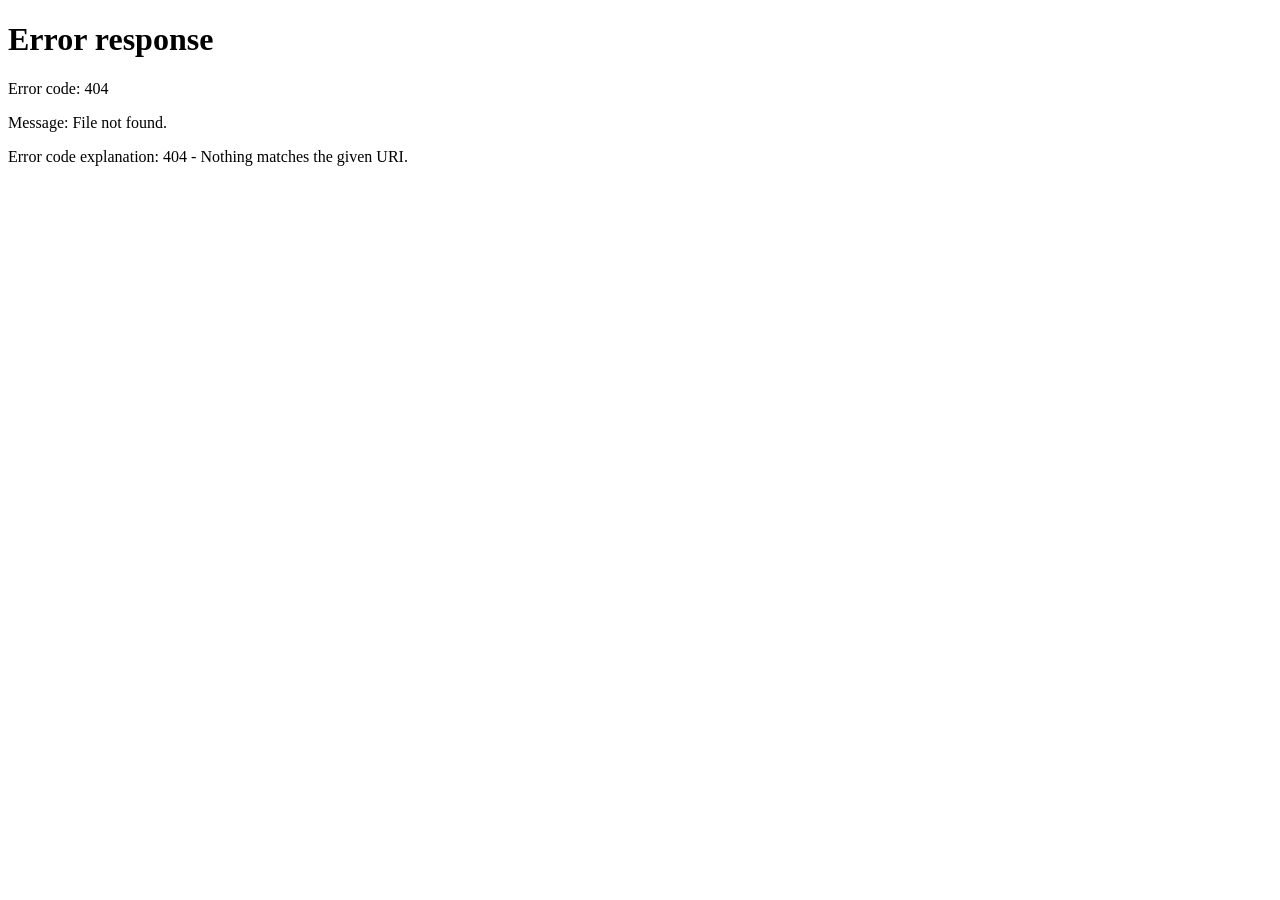
==== commit fe9478a6: "Command Center moved to khoimr11/Manage-Performance; leave a redirect Co-Authored-By: Claude Opus 5." ====
--- a/command/index.html
+++ b/command/index.html
@@ -1,56 +1,6 @@
 <!doctype html>
-<html lang="vi">
-<head>
-<meta charset="utf-8">
-<meta name="viewport" content="width=device-width,initial-scale=1,viewport-fit=cover">
-<meta name="robots" content="noindex,nofollow">
-<meta name="theme-color" content="#efebe3" media="(prefers-color-scheme: light)">
-<meta name="theme-color" content="#14110f" media="(prefers-color-scheme: dark)">
-<title>LF Command Center</title>
-<link rel="icon" href="../assets/mark-walnut.png">
-<link rel="apple-touch-icon" href="../assets/apple-touch-icon.png">
-<link rel="stylesheet" href="../assets/styles.css?v=3">
-<link rel="stylesheet" href="assets/cc.css?v=1">
-</head>
-<body>
-<div class="aurora" aria-hidden="true"><i></i><i></i><i></i><i></i></div>
-<div id="demoBand" class="demo-band" hidden>BẢN DEMO · dữ liệu giả để xem giao diện · đăng nhập thật để thấy số liệu thật</div>
-
-<section id="login" class="login" hidden>
-  <form class="glass login-card" id="loginForm" autocomplete="on">
-    <div class="brand" style="justify-content:center;gap:10px;display:flex;align-items:center"><span class="mark">LF</span><div style="text-align:left"><b style="font-size:20px">Command Center</b><small style="display:block;color:var(--muted)">Global · Local · Accountability</small></div></div>
-    <p class="login-sub">Bảng điều hành tổng hợp Lignarc (Wayfair/Amazon) &amp; Kệ 3 tầng (Shopee)</p>
-    <label class="field"><span>Email</span><input id="user" name="username" autocomplete="username" required autocapitalize="none" spellcheck="false"></label>
-    <label class="field"><span>Mật khẩu</span><input id="pass" name="password" type="password" autocomplete="current-password" required></label>
-    <label class="remember"><input type="checkbox" id="remember" checked> Ghi nhớ trên thiết bị này</label>
-    <button class="btn-primary" id="loginBtn" type="submit">Đăng nhập</button>
-    <p class="login-err" id="loginErr" role="alert"></p>
-    <p class="login-foot">Dữ liệu mã hoá AES-256, chỉ giải mã trong trình duyệt sau khi đăng nhập. <a href="?demo=1">Xem bản demo</a></p>
-  </form>
-</section>
-
-<div id="app" hidden>
-  <div class="cc-top">
-    <header class="topbar glass">
-      <div class="brand" style="display:flex;align-items:center;gap:10px"><span class="mark">LF</span><div><b>Command Center</b><small id="sub">Global · Local</small></div></div>
-      <div class="top-actions">
-        <span class="who" id="who"></span>
-        <button class="icon-btn" id="refreshBtn" title="Tải lại dữ liệu" aria-label="Tải lại dữ liệu"><svg viewBox="0 0 24 24"><path d="M20 11a8 8 0 1 0-2.3 5.7M20 5v6h-6"/></svg></button>
-        <button class="icon-btn" id="settingsBtn" title="Cài đặt" aria-label="Cài đặt"><svg viewBox="0 0 24 24"><circle cx="12" cy="12" r="3"/><path d="M19.4 15a1.7 1.7 0 0 0 .3 1.8l.1.1a2 2 0 1 1-2.8 2.8l-.1-.1a1.7 1.7 0 0 0-1.8-.3 1.7 1.7 0 0 0-1 1.5V21a2 2 0 1 1-4 0v-.1a1.7 1.7 0 0 0-1.1-1.5 1.7 1.7 0 0 0-1.8.3l-.1.1a2 2 0 1 1-2.8-2.8l.1-.1a1.7 1.7 0 0 0 .3-1.8 1.7 1.7 0 0 0-1.5-1H3a2 2 0 1 1 0-4h.1a1.7 1.7 0 0 0 1.5-1.1 1.7 1.7 0 0 0-.3-1.8l-.1-.1a2 2 0 1 1 2.8-2.8l.1.1a1.7 1.7 0 0 0 1.8.3H9a1.7 1.7 0 0 0 1-1.5V3a2 2 0 1 1 4 0v.1a1.7 1.7 0 0 0 1 1.5 1.7 1.7 0 0 0 1.8-.3l.1-.1a2 2 0 1 1 2.8 2.8l-.1.1a1.7 1.7 0 0 0-.3 1.8V9a1.7 1.7 0 0 0 1.5 1H21a2 2 0 1 1 0 4h-.1a1.7 1.7 0 0 0-1.5 1z"/></svg></button>
-        <button class="icon-btn" id="themeBtn" title="Sáng / tối" aria-label="Sáng / tối"><svg viewBox="0 0 24 24"><path d="M12 3a9 9 0 1 0 9 9 7 7 0 0 1-9-9z"/></svg></button>
-        <button class="icon-btn" id="logoutBtn" title="Đăng xuất" aria-label="Đăng xuất"><svg viewBox="0 0 24 24"><path d="M15 4h4v16h-4M10 8l-4 4 4 4M6 12h10"/></svg></button>
-      </div>
-    </header>
-    <nav class="tabs cc-tabs glass" id="tabs" role="tablist" aria-label="Màn hình"></nav>
-  </div>
-  <main id="view" class="cc-shell view"></main>
-  <footer class="foot">Nguồn: dash Lignarc (Wayfair/Amazon API · Cashflow 26+27) · dash Kệ 3 tầng (Shopee Seller Centre · kế hoạch 2.700 pcs) · Nhật ký giao việc: Google Sheet chỉ ghi thêm, không sửa/xoá.</footer>
-</div>
-<div id="modalRoot"></div>
-<script src="assets/config.js?v=1"></script>
-<script src="assets/playbook.js?v=1"></script>
-<script src="assets/engine.js?v=1"></script>
-<script src="assets/demo.js?v=1"></script>
-<script src="assets/app.js?v=1"></script>
-</body>
-</html>
+<html lang="vi"><head><meta charset="utf-8"><meta name="robots" content="noindex">
+<title>Đã chuyển · LF Command Center</title>
+<meta http-equiv="refresh" content="0; url=/Manage-Performance/">
+<link rel="canonical" href="/Manage-Performance/"></head>
+<body style="font-family:-apple-system,sans-serif;padding:40px">Command Center đã chuyển sang <a href="/Manage-Performance/">khoimr11.github.io/Manage-Performance</a>.</body></html>
